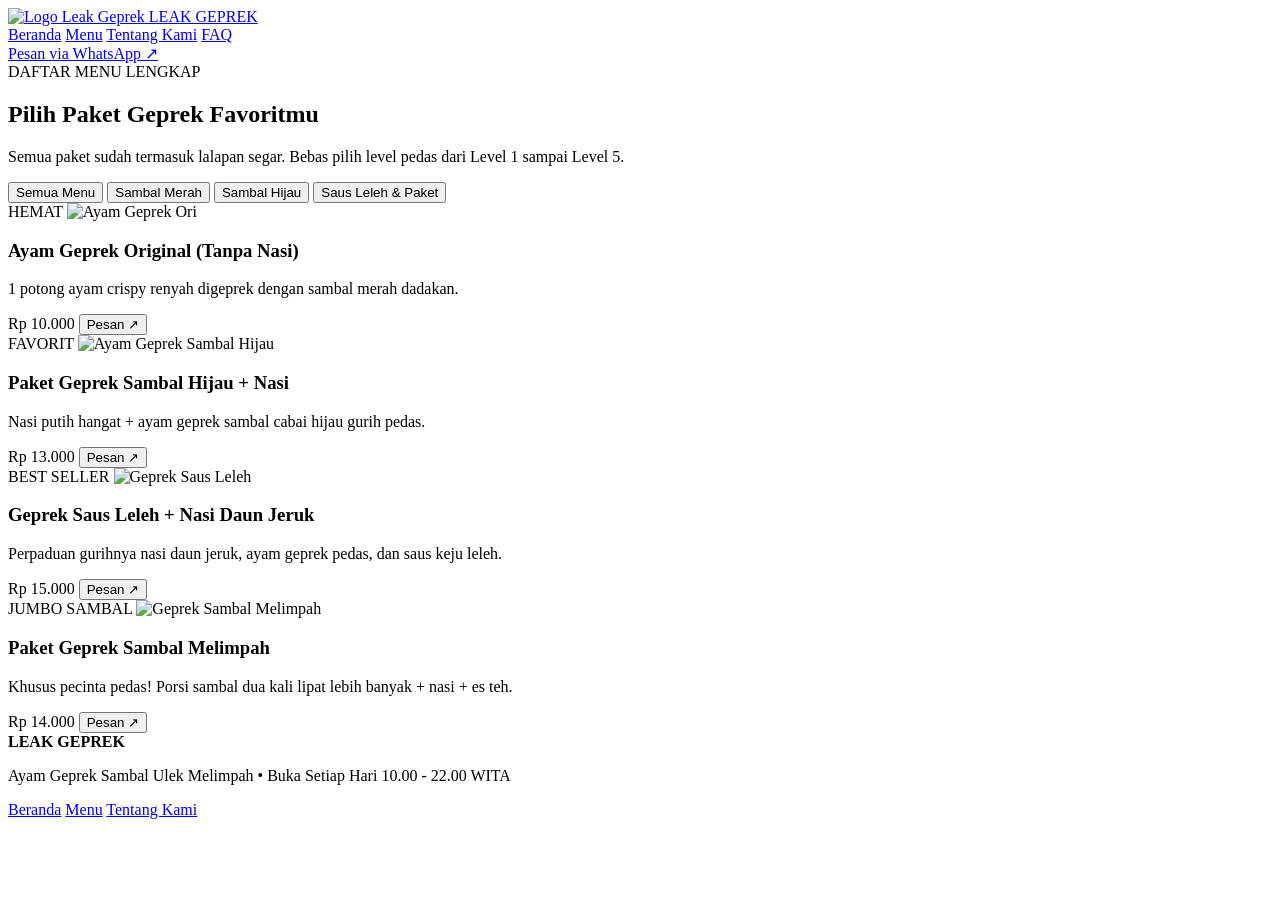
==== halaman menu.html @ 8ce20482 "pembuatan halaman menu html" ====
<!DOCTYPE html>
<html lang="id">
<head>
  <meta charset="UTF-8">
  <meta name="viewport" content="width=device-width, initial-scale=1.0">
  <title>Daftar Menu - LEAK GEPREK</title>
  <link rel="stylesheet" href="style.css">
</head>
<body>

  <!-- NAVBAR -->
  <header class="navbar">
    <div class="container nav-content">
      <a href="index.html" class="brand">
        <img src="img/logo.png" alt="Logo Leak Geprek" class="brand-logo">
        <span>LEAK GEPREK</span>
      </a>
      <nav class="nav-links">
        <a href="index.html">Beranda</a>
        <a href="halaman menu.html" class="active">Menu</a>
        <a href="tentang kami.html">Tentang Kami</a>
        <a href="index.html#faq">FAQ</a>
      </nav>
      <a href="https://wa.me/6281234567890" target="_blank" class="btn btn-primary btn-sm">Pesan via WhatsApp ↗</a>
    </div>
  </header>

  <section class="section">
    <div class="container">
      <span class="section-subtitle">DAFTAR MENU LENGKAP</span>
      <h1>Pilih Paket Geprek Favoritmu</h1>
      <p class="section-desc">Semua paket sudah termasuk lalapan segar. Bebas pilih level pedas dari Level 1 sampai Level 5.</p>

      <!-- FILTER BUTTONS -->
      <div class="filter-bar">
        <button class="filter-btn active" data-filter="all">Semua Menu</button>
        <button class="filter-btn" data-filter="merah">Sambal Merah</button>
        <button class="filter-btn" data-filter="hijau">Sambal Hijau</button>
        <button class="filter-btn" data-filter="spesial">Saus Leleh & Paket</button>
      </div>

      <div class="menu-grid" id="menuList">
        <!-- Item 1 -->
        <div class="menu-card" data-category="merah">
          <div class="card-img-box">
            <span class="card-badge">HEMAT</span>
            <img src="img/hero-geprek.jpg" alt="Ayam Geprek Ori">
          </div>
          <div class="card-body">
            <h3>Ayam Geprek Original (Tanpa Nasi)</h3>
            <p>1 potong ayam crispy renyah digeprek dengan sambal merah dadakan.</p>
            <div class="card-footer">
              <span class="price">Rp 10.000</span>
              <button class="btn btn-primary btn-sm order-btn" data-menu="Ayam Geprek Original" data-price="10000">Pesan ↗</button>
            </div>
          </div>
        </div>

        <!-- Item 2 -->
        <div class="menu-card" data-category="hijau">
          <div class="card-img-box">
            <span class="card-badge badge-green">FAVORIT</span>
            <img src="img/menu-ijo.png" alt="Ayam Geprek Sambal Hijau">
          </div>
          <div class="card-body">
            <h3>Paket Geprek Sambal Hijau + Nasi</h3>
            <p>Nasi putih hangat + ayam geprek sambal cabai hijau gurih pedas.</p>
            <div class="card-footer">
              <span class="price">Rp 13.000</span>
              <button class="btn btn-primary btn-sm order-btn" data-menu="Paket Geprek Sambal Hijau" data-price="13000">Pesan ↗</button>
            </div>
          </div>
        </div>

        <!-- Item 3 -->
        <div class="menu-card" data-category="spesial">
          <div class="card-img-box">
            <span class="card-badge badge-yellow">BEST SELLER</span>
            <img src="img/menu-leleh.png" alt="Geprek Saus Leleh">
          </div>
          <div class="card-body">
            <h3>Geprek Saus Leleh + Nasi Daun Jeruk</h3>
            <p>Perpaduan gurihnya nasi daun jeruk, ayam geprek pedas, dan saus keju leleh.</p>
            <div class="card-footer">
              <span class="price">Rp 15.000</span>
              <button class="btn btn-primary btn-sm order-btn" data-menu="Geprek Saus Leleh + Nasi Daun Jeruk" data-price="15000">Pesan ↗</button>
            </div>
          </div>
        </div>

        <!-- Item 4 -->
        <div class="menu-card" data-category="merah">
          <div class="card-img-box">
            <span class="card-badge">JUMBO SAMBAL</span>
            <img src="img/menu-melimpah.png" alt="Geprek Sambal Melimpah">
          </div>
          <div class="card-body">
            <h3>Paket Geprek Sambal Melimpah</h3>
            <p>Khusus pecinta pedas! Porsi sambal dua kali lipat lebih banyak + nasi + es teh.</p>
            <div class="card-footer">
              <span class="price">Rp 14.000</span>
              <button class="btn btn-primary btn-sm order-btn" data-menu="Paket Geprek Sambal Melimpah" data-price="14000">Pesan ↗</button>
            </div>
          </div>
        </div>
      </div>
    </div>
  </section>

  <!-- FOOTER -->
  <footer class="footer">
    <div class="container footer-content">
      <div class="footer-brand">
        <strong>LEAK GEPREK</strong>
        <p>Ayam Geprek Sambal Ulek Melimpah • Buka Setiap Hari 10.00 - 22.00 WITA</p>
      </div>
      <div class="footer-links">
        <a href="index.html">Beranda</a>
        <a href="halaman menu.html">Menu</a>
        <a href="tentang kami.html">Tentang Kami</a>
      </div>
    </div>
  </footer>

  <script src="main.js"></script>
</body>
</html>
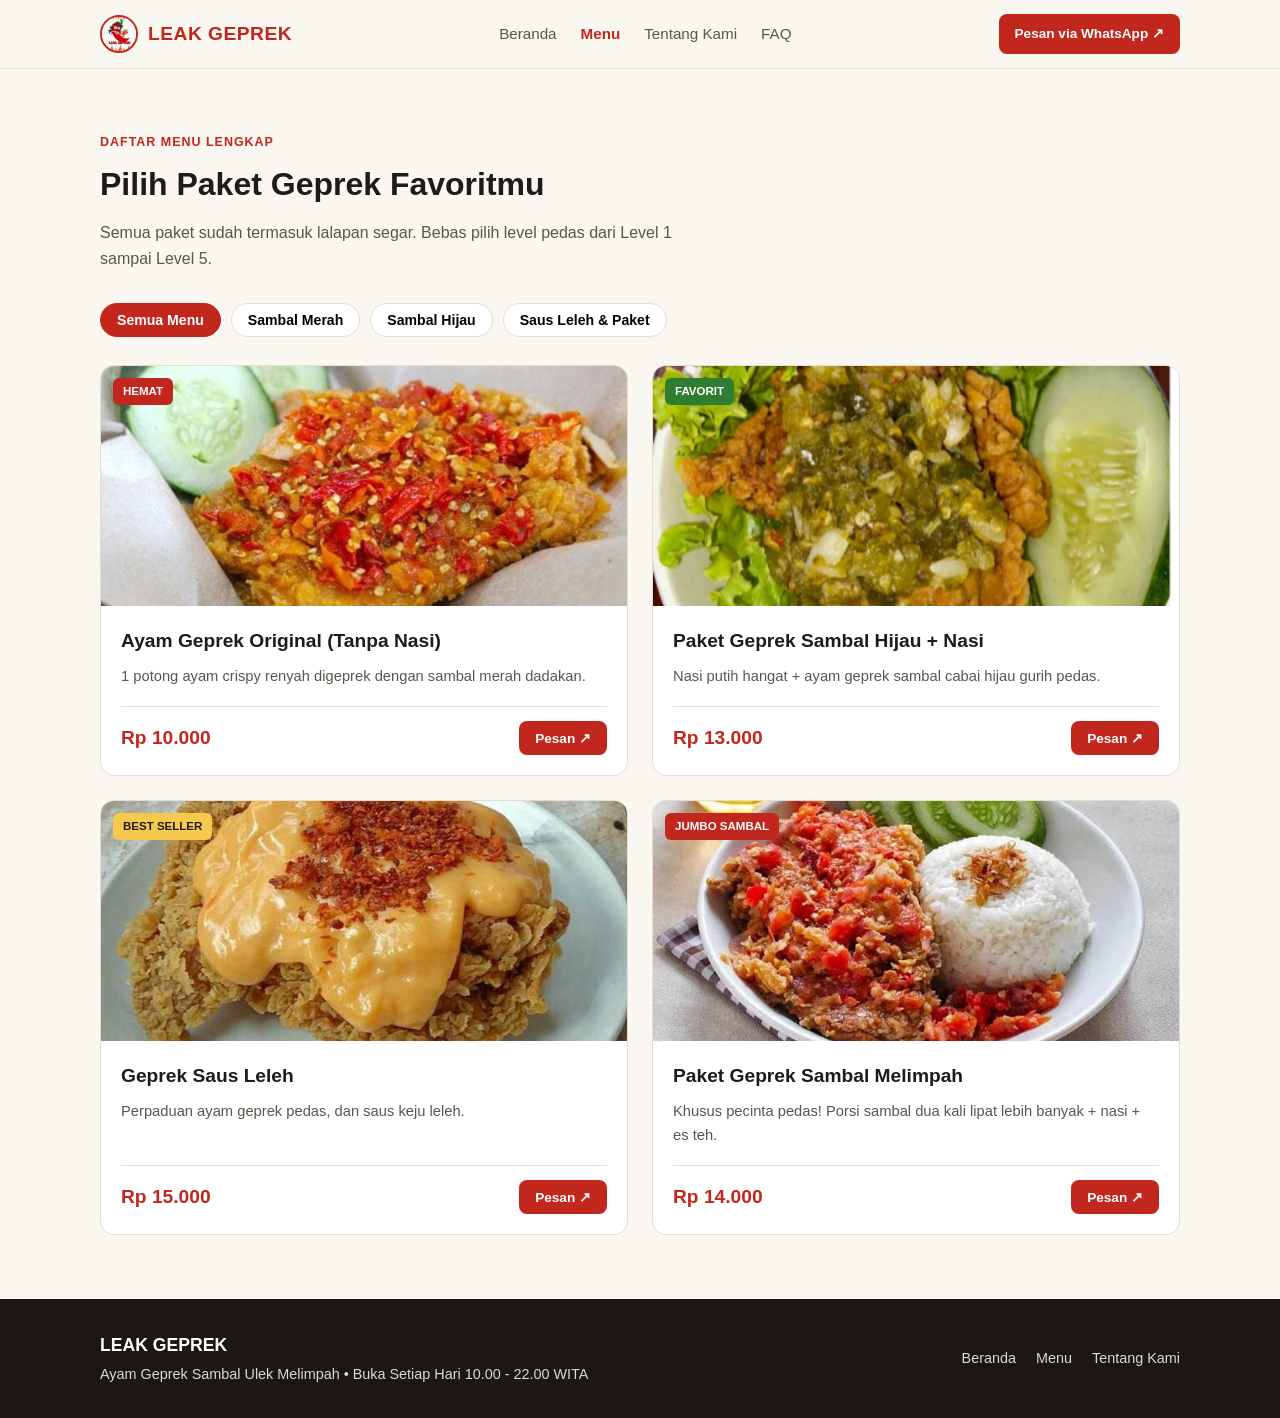
==== commit 0e36b60b: "menambahkan gambar pada menu dan halaman depan web" ====
--- a/halaman menu.html
+++ b/halaman menu.html
@@ -44,7 +44,7 @@
         <div class="menu-card" data-category="merah">
           <div class="card-img-box">
             <span class="card-badge">HEMAT</span>
-            <img src="img/hero-geprek.jpg" alt="Ayam Geprek Ori">
+            <img src="img/img/ayam-merah.jpg" alt="Ayam Geprek Ori">
           </div>
           <div class="card-body">
             <h3>Ayam Geprek Original (Tanpa Nasi)</h3>
@@ -76,11 +76,11 @@
         <div class="menu-card" data-category="spesial">
           <div class="card-img-box">
             <span class="card-badge badge-yellow">BEST SELLER</span>
-            <img src="img/menu-leleh.png" alt="Geprek Saus Leleh">
+            <img src="img/img/img/menu-leleh.png" alt="Geprek Saus Leleh">
           </div>
           <div class="card-body">
-            <h3>Geprek Saus Leleh + Nasi Daun Jeruk</h3>
-            <p>Perpaduan gurihnya nasi daun jeruk, ayam geprek pedas, dan saus keju leleh.</p>
+            <h3>Geprek Saus Leleh</h3>
+            <p>Perpaduan ayam geprek pedas, dan saus keju leleh.</p>
             <div class="card-footer">
               <span class="price">Rp 15.000</span>
               <button class="btn btn-primary btn-sm order-btn" data-menu="Geprek Saus Leleh + Nasi Daun Jeruk" data-price="15000">Pesan ↗</button>
@@ -92,7 +92,7 @@
         <div class="menu-card" data-category="merah">
           <div class="card-img-box">
             <span class="card-badge">JUMBO SAMBAL</span>
-            <img src="img/menu-melimpah.png" alt="Geprek Sambal Melimpah">
+            <img src="img/img/menu-melimpah.jpg" alt="Geprek Sambal Melimpah">
           </div>
           <div class="card-body">
             <h3>Paket Geprek Sambal Melimpah</h3>
--- a/style.css
+++ b/style.css
@@ -0,0 +1,625 @@
+/* RESET & VARIABLES */
+:root {
+  --bg-cream: #FAF6F0;
+  --bg-card: #FFFFFF;
+  --bg-soft: #F3ECE1;
+  --red-main: #C1271D;
+  --red-dark: #9E1C14;
+  --yellow-accent: #F6C84C;
+  --text-dark: #1E1B18;
+  --text-muted: #5C554E;
+  --border-light: #E6DDD0;
+}
+
+* {
+  margin: 0;
+  padding: 0;
+  box-sizing: border-box;
+  font-family: 'Segoe UI', Tahoma, Geneva, Verdana, sans-serif;
+}
+
+body {
+  background-color: var(--bg-cream);
+  color: var(--text-dark);
+  line-height: 1.6;
+}
+
+a {
+  text-decoration: none;
+  color: inherit;
+}
+
+.container {
+  max-width: 1120px;
+  margin: 0 auto;
+  padding: 0 20px;
+}
+
+/* NAVBAR */
+.navbar {
+  background-color: var(--bg-cream);
+  border-bottom: 1px solid var(--border-light);
+  position: sticky;
+  top: 0;
+  z-index: 100;
+  padding: 14px 0;
+}
+
+.nav-content {
+  display: flex;
+  justify-content: space-between;
+  align-items: center;
+  gap: 16px;
+}
+
+.brand {
+  display: flex;
+  align-items: center;
+  gap: 10px;
+  font-weight: 800;
+  font-size: 1.2rem;
+  color: var(--red-main);
+  letter-spacing: 0.5px;
+}
+
+.brand-logo {
+  width: 38px;
+  height: 38px;
+  object-fit: cover;
+  border-radius: 50%;
+  border: 2px solid var(--red-main);
+}
+
+.nav-links {
+  display: flex;
+  gap: 24px;
+}
+
+.nav-links a {
+  font-size: 0.95rem;
+  font-weight: 500;
+  color: var(--text-muted);
+  transition: color 0.2s;
+}
+
+.nav-links a:hover,
+.nav-links a.active {
+  color: var(--red-main);
+  font-weight: 700;
+}
+
+/* BUTTONS */
+.btn {
+  display: inline-block;
+  padding: 12px 22px;
+  border-radius: 8px;
+  font-weight: 600;
+  font-size: 0.95rem;
+  cursor: pointer;
+  transition: all 0.2s ease;
+  border: none;
+}
+
+.btn-sm {
+  padding: 9px 16px;
+  font-size: 0.85rem;
+}
+
+.btn-primary {
+  background-color: var(--red-main);
+  color: #FFFFFF;
+}
+
+.btn-primary:hover {
+  background-color: var(--red-dark);
+}
+
+.btn-outline {
+  background-color: #FFFFFF;
+  color: var(--text-dark);
+  border: 1px solid var(--border-light);
+}
+
+.btn-outline:hover {
+  border-color: var(--red-main);
+  color: var(--red-main);
+}
+
+/* HERO SECTION */
+.hero {
+  padding: 56px 0 64px;
+}
+
+.hero-grid {
+  display: grid;
+  grid-template-columns: 1.1fr 0.9fr;
+  align-items: center;
+  gap: 40px;
+}
+
+.badge-pill {
+  display: inline-block;
+  background-color: #FDECEB;
+  color: var(--red-main);
+  font-size: 0.75rem;
+  font-weight: 700;
+  padding: 6px 12px;
+  border-radius: 20px;
+  margin-bottom: 16px;
+}
+
+.hero-text h1 {
+  font-size: 3.1rem;
+  line-height: 1.15;
+  color: var(--red-main);
+  margin-bottom: 18px;
+  font-weight: 800;
+}
+
+.hero-text p {
+  font-size: 1.05rem;
+  color: var(--text-muted);
+  margin-bottom: 26px;
+  max-width: 480px;
+}
+
+.hero-buttons {
+  display: flex;
+  gap: 12px;
+  flex-wrap: wrap;
+  margin-bottom: 14px;
+}
+
+.hero-note {
+  display: block;
+  color: var(--text-muted);
+  font-size: 0.82rem;
+}
+
+.hero-image-wrapper {
+  position: relative;
+}
+
+.hero-img {
+  width: 100%;
+  height: 410px;
+  object-fit: cover;
+  border-radius: 18px;
+  box-shadow: 0 14px 30px rgba(0, 0, 0, 0.12);
+}
+
+.price-sticker {
+  position: absolute;
+  bottom: -16px;
+  left: -16px;
+  background-color: var(--yellow-accent);
+  color: var(--text-dark);
+  padding: 12px 18px;
+  border-radius: 12px;
+  transform: rotate(-4deg);
+  box-shadow: 0 6px 16px rgba(0, 0, 0, 0.12);
+  text-align: center;
+}
+
+.price-sticker span {
+  display: block;
+  font-size: 0.7rem;
+  font-weight: 700;
+}
+
+.price-sticker strong {
+  font-size: 1.25rem;
+  font-weight: 900;
+}
+
+.caption-tag {
+  position: absolute;
+  bottom: 14px;
+  right: 14px;
+  background: rgba(255, 255, 255, 0.92);
+  padding: 6px 12px;
+  border-radius: 20px;
+  font-size: 0.78rem;
+  font-weight: 600;
+}
+
+/* PROMO STRIP */
+.promo-strip {
+  background-color: var(--red-main);
+  color: #FFFFFF;
+  padding: 12px 0;
+  font-size: 0.88rem;
+  font-weight: 600;
+}
+
+.strip-items {
+  display: flex;
+  justify-content: space-between;
+  flex-wrap: wrap;
+  gap: 10px;
+}
+
+/* GENERAL SECTION */
+.section {
+  padding: 64px 0;
+}
+
+.section-subtitle {
+  display: block;
+  font-size: 0.78rem;
+  font-weight: 700;
+  color: var(--red-main);
+  letter-spacing: 1px;
+  margin-bottom: 6px;
+}
+
+.section h2, .section h1 {
+  font-size: 2rem;
+  font-weight: 800;
+  margin-bottom: 10px;
+}
+
+.section-desc {
+  color: var(--text-muted);
+  margin-bottom: 32px;
+  max-width: 600px;
+}
+
+/* MENU GRID & CARDS */
+.menu-grid {
+  display: grid;
+  grid-template-columns: repeat(2, 1fr);
+  gap: 24px;
+}
+
+.menu-card {
+  background-color: var(--bg-card);
+  border: 1px solid var(--border-light);
+  border-radius: 14px;
+  overflow: hidden;
+  display: flex;
+  flex-direction: column;
+  transition: transform 0.2s ease;
+}
+
+.menu-card:hover {
+  transform: translateY(-4px);
+}
+
+.card-img-box {
+  position: relative;
+  height: 240px;
+  background-color: #222;
+}
+
+.card-img-box img {
+  width: 100%;
+  height: 100%;
+  object-fit: cover;
+}
+
+.card-badge {
+  position: absolute;
+  top: 12px;
+  left: 12px;
+  background-color: var(--red-main);
+  color: #FFFFFF;
+  font-size: 0.72rem;
+  font-weight: 700;
+  padding: 4px 10px;
+  border-radius: 6px;
+}
+
+.badge-green {
+  background-color: #2E7D32;
+}
+
+.badge-yellow {
+  background-color: var(--yellow-accent);
+  color: var(--text-dark);
+}
+
+.card-body {
+  padding: 20px;
+  display: flex;
+  flex-direction: column;
+  flex-grow: 1;
+}
+
+.card-body h3 {
+  font-size: 1.2rem;
+  margin-bottom: 8px;
+}
+
+.card-body p {
+  color: var(--text-muted);
+  font-size: 0.92rem;
+  margin-bottom: 18px;
+  flex-grow: 1;
+}
+
+.card-footer {
+  display: flex;
+  justify-content: space-between;
+  align-items: center;
+  padding-top: 14px;
+  border-top: 1px solid var(--border-light);
+}
+
+.price {
+  font-size: 1.2rem;
+  font-weight: 800;
+  color: var(--red-main);
+}
+
+.center-action {
+  text-align: center;
+  margin-top: 32px;
+}
+
+/* HIGHLIGHT RED SECTION */
+.highlight-red {
+  background-color: var(--red-main);
+  color: #FFFFFF;
+  padding: 64px 0;
+}
+
+.highlight-grid {
+  display: grid;
+  grid-template-columns: 0.9fr 1.1fr;
+  gap: 40px;
+  align-items: center;
+}
+
+.highlight-img-box img {
+  width: 100%;
+  height: 360px;
+  object-fit: cover;
+  border-radius: 16px;
+}
+
+.subtitle-light {
+  display: block;
+  font-size: 0.78rem;
+  letter-spacing: 1px;
+  opacity: 0.85;
+  margin-bottom: 8px;
+  font-weight: 700;
+}
+
+.highlight-text h2 {
+  font-size: 2.1rem;
+  line-height: 1.2;
+  margin-bottom: 16px;
+}
+
+.highlight-text p {
+  opacity: 0.92;
+  margin-bottom: 24px;
+}
+
+.highlight-features {
+  display: grid;
+  grid-template-columns: 1fr 1fr;
+  gap: 20px;
+  padding-top: 20px;
+  border-top: 1px solid rgba(255, 255, 255, 0.25);
+}
+
+.highlight-features strong {
+  display: block;
+  font-size: 1rem;
+  margin-bottom: 4px;
+}
+
+.highlight-features span {
+  font-size: 0.85rem;
+  opacity: 0.85;
+}
+
+/* STEPS GRID */
+.steps-grid {
+  display: grid;
+  grid-template-columns: repeat(3, 1fr);
+  gap: 20px;
+  margin-top: 24px;
+}
+
+.step-card {
+  background-color: var(--bg-soft);
+  padding: 24px;
+  border-radius: 12px;
+}
+
+.step-num {
+  display: inline-block;
+  font-size: 1.3rem;
+  font-weight: 800;
+  color: var(--red-main);
+  margin-bottom: 8px;
+}
+
+.step-card h3 {
+  font-size: 1.1rem;
+  margin-bottom: 6px;
+}
+
+.step-card p {
+  font-size: 0.9rem;
+  color: var(--text-muted);
+}
+
+/* FAQ SECTION */
+.faq-section {
+  border-top: 1px solid var(--border-light);
+}
+
+.faq-grid {
+  display: grid;
+  grid-template-columns: 0.8fr 1.2fr;
+  gap: 40px;
+}
+
+.faq-item {
+  border-bottom: 1px solid var(--border-light);
+  padding: 16px 0;
+}
+
+.faq-question {
+  width: 100%;
+  background: none;
+  border: none;
+  text-align: left;
+  font-size: 1.05rem;
+  font-weight: 700;
+  color: var(--text-dark);
+  display: flex;
+  justify-content: space-between;
+  cursor: pointer;
+}
+
+.faq-answer {
+  display: none;
+  padding-top: 10px;
+  color: var(--text-muted);
+  font-size: 0.95rem;
+}
+
+.faq-item.open .faq-answer {
+  display: block;
+}
+
+/* CTA BANNER */
+.cta-banner {
+  background-color: var(--yellow-accent);
+  border-radius: 16px;
+  padding: 36px 40px;
+  display: flex;
+  justify-content: space-between;
+  align-items: center;
+  gap: 20px;
+  margin-bottom: 64px;
+}
+
+.cta-tag {
+  font-size: 0.75rem;
+  font-weight: 800;
+  color: var(--red-main);
+  display: block;
+  margin-bottom: 4px;
+}
+
+.cta-banner h2 {
+  font-size: 1.8rem;
+  color: var(--red-main);
+  margin-bottom: 4px;
+}
+
+/* FILTER BAR & ABOUT PAGE */
+.filter-bar {
+  display: flex;
+  gap: 10px;
+  flex-wrap: wrap;
+  margin-bottom: 28px;
+}
+
+.filter-btn {
+  padding: 8px 16px;
+  border-radius: 20px;
+  border: 1px solid var(--border-light);
+  background: #FFFFFF;
+  cursor: pointer;
+  font-weight: 600;
+  font-size: 0.88rem;
+}
+
+.filter-btn.active {
+  background-color: var(--red-main);
+  color: #FFFFFF;
+  border-color: var(--red-main);
+}
+
+.about-grid {
+  display: grid;
+  grid-template-columns: repeat(2, 1fr);
+  gap: 28px;
+}
+
+.about-card {
+  background: #FFFFFF;
+  border-radius: 14px;
+  overflow: hidden;
+  border: 1px solid var(--border-light);
+}
+
+.about-card img {
+  width: 100%;
+  height: 280px;
+  object-fit: cover;
+}
+
+.about-card-text {
+  padding: 22px;
+}
+
+.about-card-text h3 {
+  margin-bottom: 8px;
+  color: var(--red-main);
+}
+
+/* FOOTER */
+.footer {
+  background-color: #1A1715;
+  color: #E0D8CE;
+  padding: 32px 0;
+  font-size: 0.9rem;
+}
+
+.footer-content {
+  display: flex;
+  justify-content: space-between;
+  align-items: center;
+  flex-wrap: wrap;
+  gap: 16px;
+}
+
+.footer-brand strong {
+  color: #FFFFFF;
+  font-size: 1.1rem;
+  display: block;
+  margin-bottom: 4px;
+}
+
+.footer-links {
+  display: flex;
+  gap: 20px;
+}
+
+.footer-links a:hover {
+  color: var(--yellow-accent);
+}
+
+/* RESPONSIVE */
+@media (max-width: 768px) {
+  .hero-grid,
+  .menu-grid,
+  .highlight-grid,
+  .steps-grid,
+  .faq-grid,
+  .about-grid {
+    grid-template-columns: 1fr;
+  }
+
+  .nav-links {
+    display: none;
+  }
+
+  .hero-text h1 {
+    font-size: 2.3rem;
+  }
+
+  .cta-banner {
+    flex-direction: column;
+    text-align: center;
+  }
+}
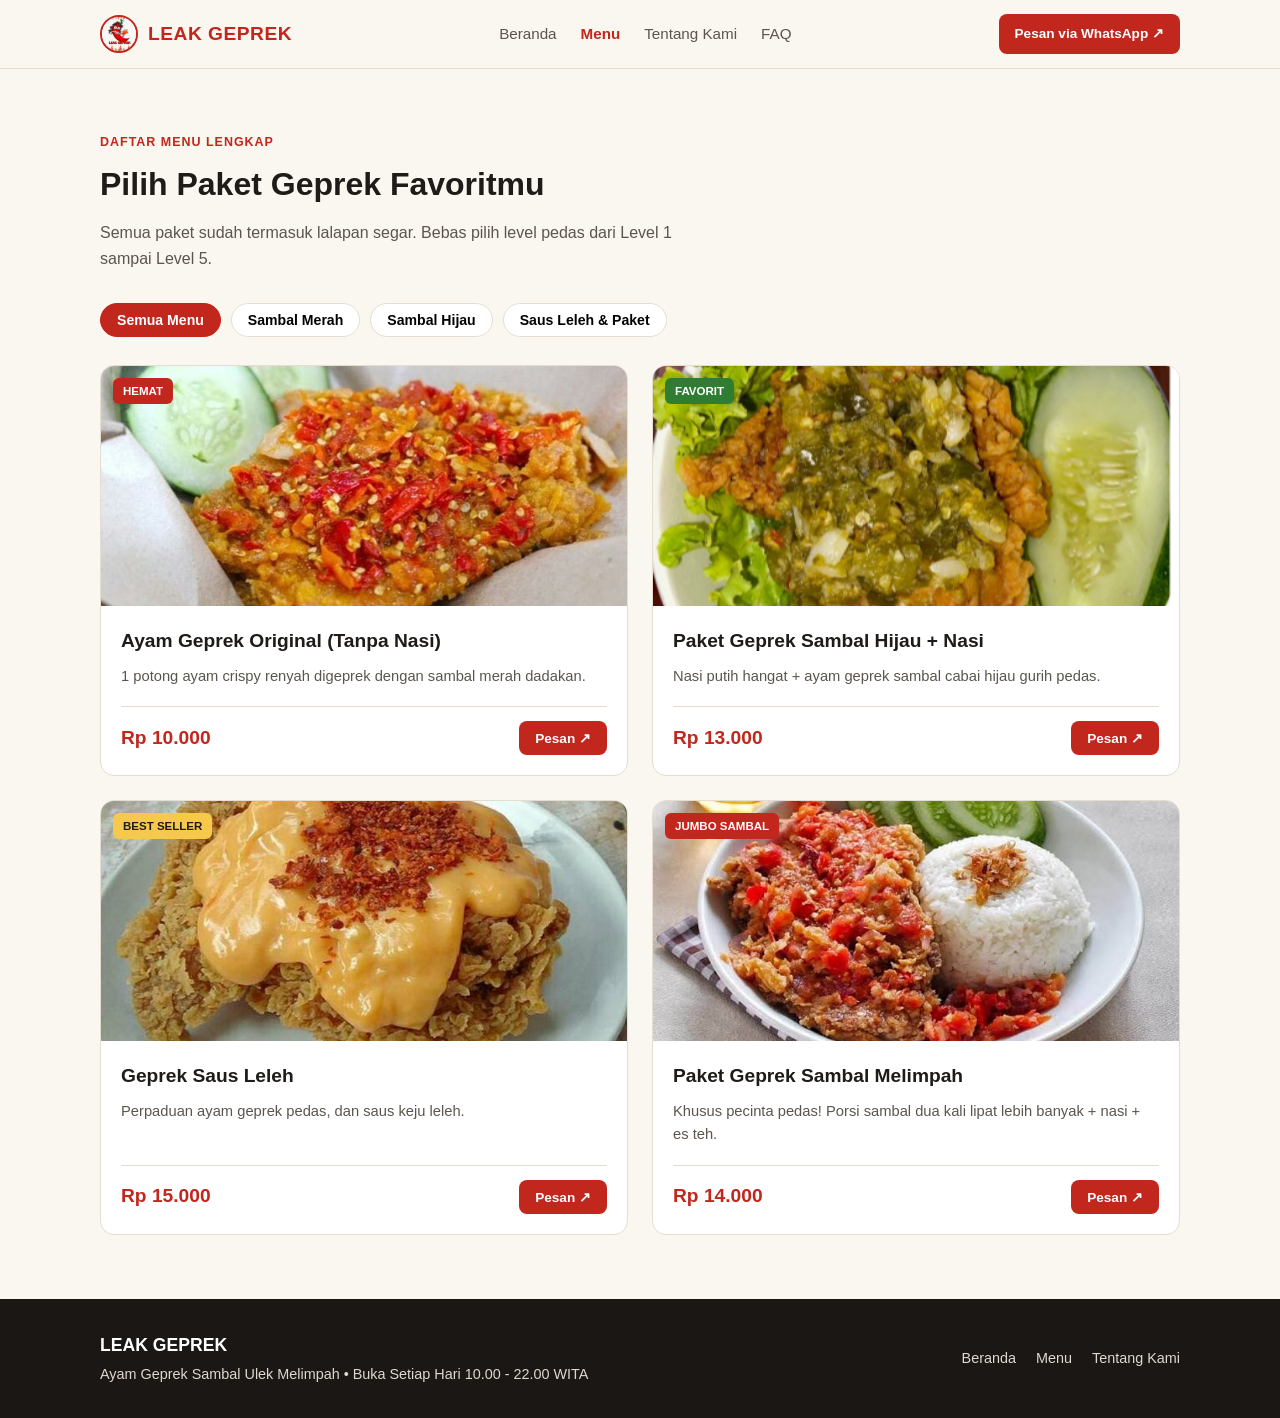
==== commit 76a259c9: "interaksi java script" ====
--- a/halaman menu.html
+++ b/halaman menu.html
@@ -21,6 +21,7 @@
         <a href="tentang kami.html">Tentang Kami</a>
         <a href="index.html#faq">FAQ</a>
       </nav>
+      <button class="nav-toggle" type="button" aria-label="Buka menu navigasi" aria-expanded="false"><span></span><span></span><span></span></button>
       <a href="https://wa.me/6281234567890" target="_blank" class="btn btn-primary btn-sm">Pesan via WhatsApp ↗</a>
     </div>
   </header>
--- a/style.css
+++ b/style.css
@@ -24,6 +24,47 @@
   line-height: 1.6;
 }
 
+body.reveal-enabled .reveal-item {
+  opacity: 0;
+  transform: translate3d(0, 28px, 0) scale(0.985);
+  filter: blur(3px);
+  transition:
+    opacity 0.75s cubic-bezier(0.22, 1, 0.36, 1),
+    transform 0.75s cubic-bezier(0.22, 1, 0.36, 1),
+    filter 0.75s ease;
+  transition-delay: var(--reveal-delay, 0ms);
+  will-change: opacity, transform, filter;
+}
+
+body.reveal-enabled .reveal-item.reveal-left {
+  transform: translate3d(-42px, 16px, 0) scale(0.985);
+}
+
+body.reveal-enabled .reveal-item.reveal-right {
+  transform: translate3d(42px, 16px, 0) scale(0.985);
+}
+
+body.reveal-enabled .reveal-item.is-visible {
+  opacity: 1;
+  transform: translate3d(0, 0, 0) scale(1);
+  filter: blur(0);
+}
+
+.navbar {
+  animation: navbar-drop 0.65s cubic-bezier(0.22, 1, 0.36, 1) both;
+}
+
+@keyframes navbar-drop {
+  from {
+    opacity: 0;
+    transform: translate3d(0, -18px, 0);
+  }
+  to {
+    opacity: 1;
+    transform: translate3d(0, 0, 0);
+  }
+}
+
 a {
   text-decoration: none;
   color: inherit;
@@ -73,6 +114,28 @@
 .nav-links {
   display: flex;
   gap: 24px;
+}
+
+.nav-toggle {
+  display: none;
+  width: 44px;
+  height: 44px;
+  padding: 10px;
+  border: none;
+  border-radius: 8px;
+  background: var(--red-main);
+  cursor: pointer;
+  flex-direction: column;
+  justify-content: center;
+  gap: 5px;
+}
+
+.nav-toggle span {
+  display: block;
+  width: 100%;
+  height: 3px;
+  border-radius: 2px;
+  background: #ffffff;
 }
 
 .nav-links a {
@@ -230,13 +293,76 @@
   padding: 12px 0;
   font-size: 0.88rem;
   font-weight: 600;
+  overflow: hidden;
+  white-space: nowrap;
+  mask-image: linear-gradient(
+    to right,
+    transparent 0,
+    #000 28px,
+    #000 calc(100% - 28px),
+    transparent 100%
+  );
+  -webkit-mask-image: linear-gradient(
+    to right,
+    transparent 0,
+    #000 28px,
+    #000 calc(100% - 28px),
+    transparent 100%
+  );
+}
+
+.strip-track {
+  display: flex;
+  width: max-content;
+  will-change: transform;
+  transform: translateZ(0);
+  backface-visibility: hidden;
+  animation: promo-scroll 36s linear infinite;
+}
+
+.strip-track:hover {
+  animation-play-state: paused;
 }
 
 .strip-items {
   display: flex;
-  justify-content: space-between;
-  flex-wrap: wrap;
-  gap: 10px;
+  align-items: center;
+  gap: 18px;
+  padding-right: 18px;
+  flex-shrink: 0;
+}
+
+.strip-dot {
+  color: var(--yellow-accent);
+  font-size: 1rem;
+}
+
+@keyframes promo-scroll {
+  from {
+    transform: translate3d(0, 0, 0);
+  }
+  to {
+    transform: translate3d(-50%, 0, 0);
+  }
+}
+
+@media (prefers-reduced-motion: reduce) {
+  .strip-track {
+    animation: none;
+  }
+
+  body.reveal-enabled .reveal-item,
+  body.reveal-enabled .reveal-item.reveal-left,
+  body.reveal-enabled .reveal-item.reveal-right {
+    opacity: 1;
+    transform: none;
+    filter: none;
+    transition: none;
+  }
+
+  .navbar {
+    animation: none;
+  }
 }
 
 /* GENERAL SECTION */
@@ -614,6 +740,34 @@
     display: none;
   }
 
+  .nav-toggle {
+    display: flex;
+  }
+
+  .nav-content {
+    position: relative;
+  }
+
+  .nav-links.open {
+    display: flex;
+    position: absolute;
+    top: 72px;
+    left: 0;
+    right: 0;
+    z-index: 100;
+    flex-direction: column;
+    gap: 0;
+    padding: 12px 20px;
+    border: 1px solid var(--border-light);
+    border-radius: 12px;
+    background: var(--bg-cream);
+    box-shadow: 0 10px 24px rgba(0, 0, 0, 0.12);
+  }
+
+  .nav-links.open a {
+    padding: 12px 0;
+  }
+
   .hero-text h1 {
     font-size: 2.3rem;
   }
